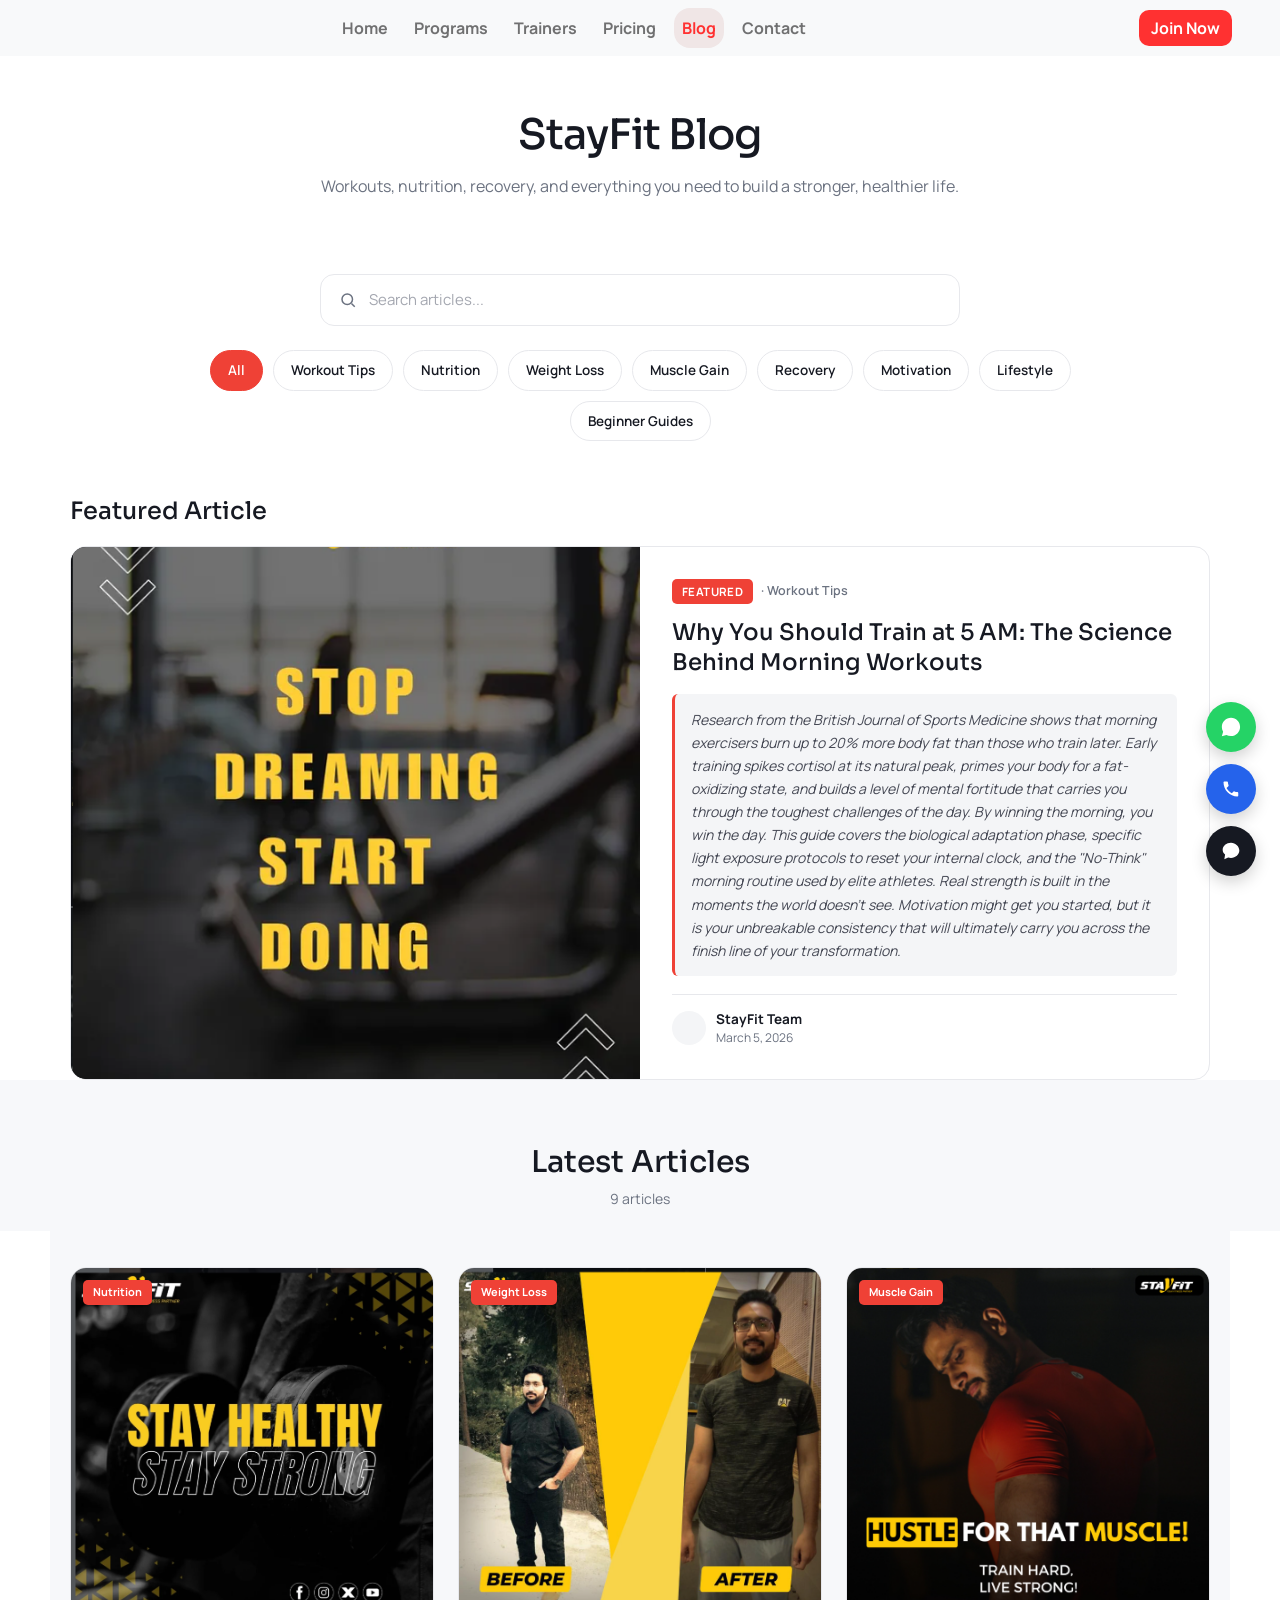
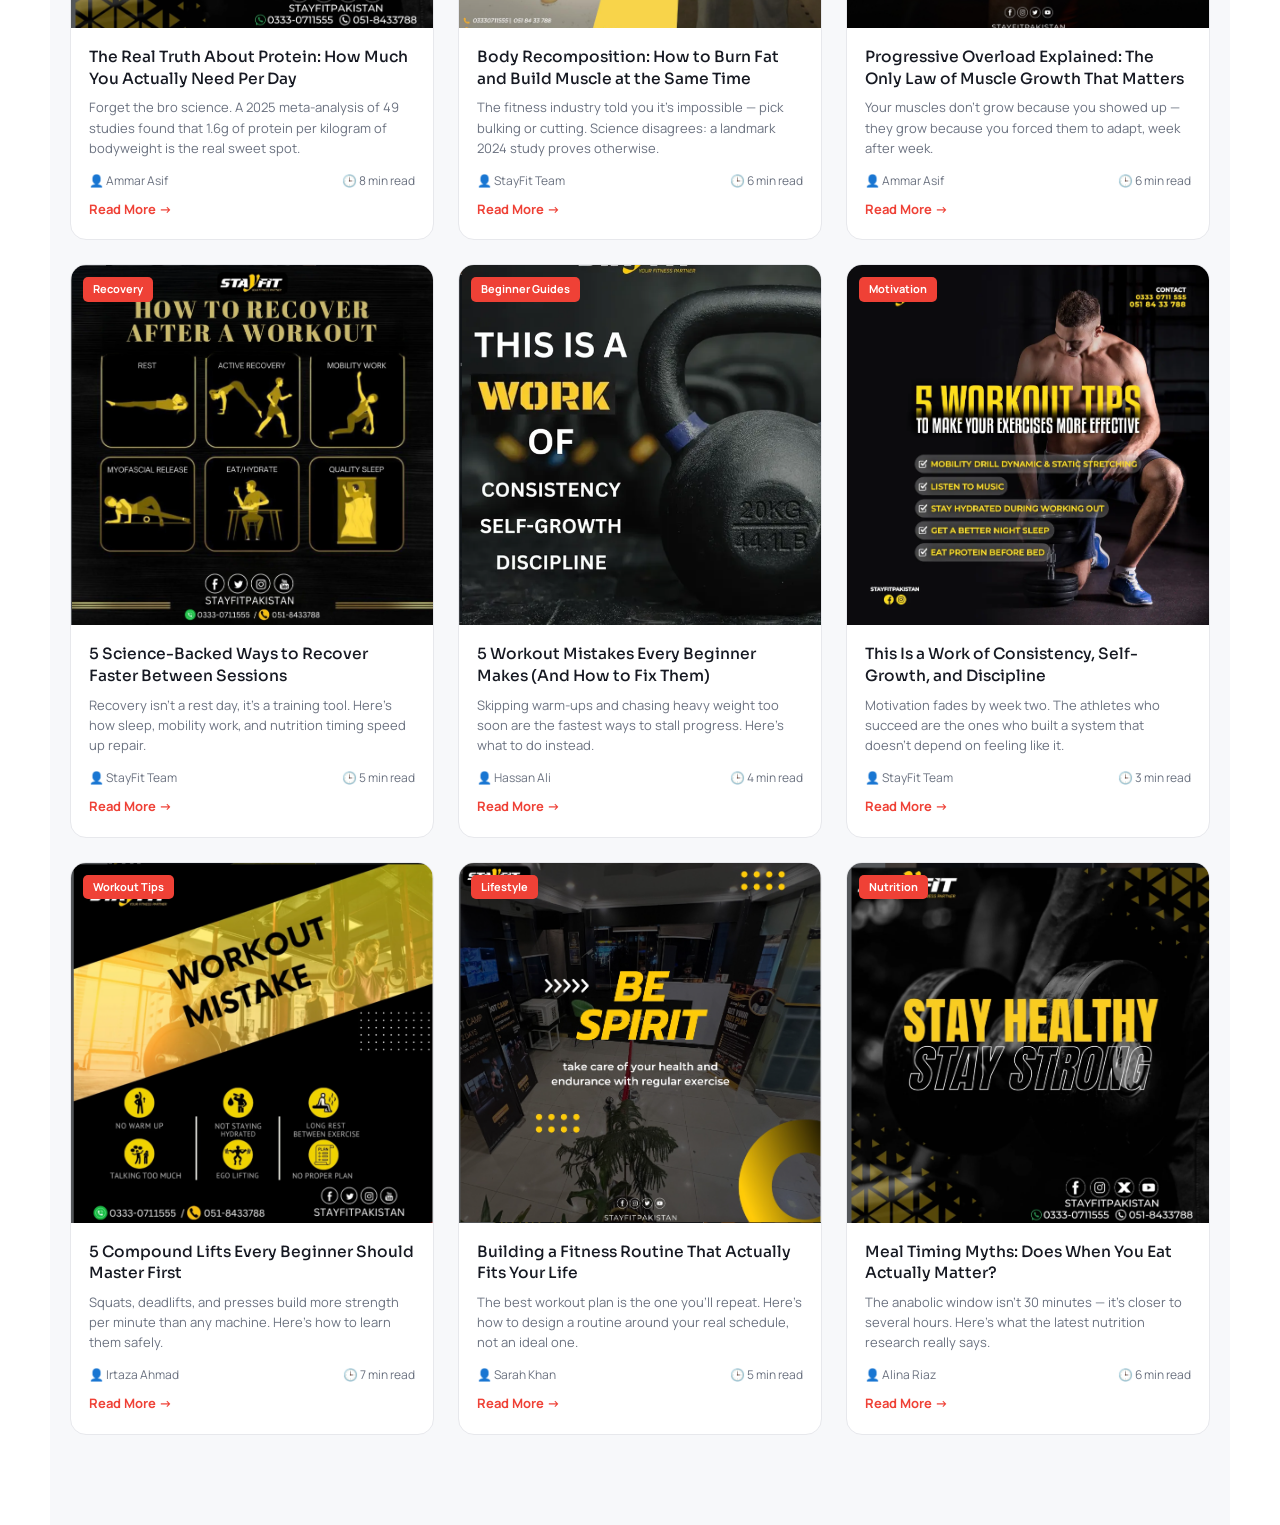
==== blog.html @ 16156f8f "Updated Code" ====
<!doctype html>
<html lang="en">
  <head>
    <meta charset="UTF-8" />
    <meta name="viewport" content="width=device-width, initial-scale=1.0" />
    <title>StayFit Blog</title>
    <link rel="preconnect" href="https://fonts.googleapis.com" />
    <link href="https://fonts.googleapis.com/css2?family=Manrope:wght@400;500;600;700;800&family=Sora:wght@600;700;800&display=swap" rel="stylesheet"/>
    <link rel="stylesheet" href="bootstrap-5.0.2-dist/css/bootstrap.css">
     <link rel="stylesheet" href="https://cdnjs.cloudflare.com/ajax/libs/font-awesome/7.0.1/css/all.min.css" integrity="sha512-2SwdPD6INVrV/lHTZbO2nodKhrnDdJK9/kg2XD1r9uGqPo1cUbujc+IYdlYdEErWNu69gVcYgdxlmVmzTWnetw==" crossorigin="anonymous" referrerpolicy="no-referrer" />
    <style>
      :root {
        --bg: #ffffff;
        --section-bg: #f7f8fa;
        --ink: #161922;
        --muted: #6b7280;
        --line: #e7e8ec;
        --pill: #f4f5f7;
        --accent: #ef4136;
        --accent-dark: #d6362c;
        --gold: #f3c34c;
        --radius: 16px;
      }
      * {
        box-sizing: border-box;
      }
      body {
        margin: 0;
        font-family: "Manrope", sans-serif;
        color: var(--ink);
        background: var(--bg);
      }
      h1,
      h2,
      h3 {
        font-family: "Sora", sans-serif;
        margin: 0;
      }

      /* NAVBAR */
      


.btnbtn {
  background-color: rgb(255 49 49);
  border: 2px;
  color: white;
  border-radius: 10px;
}
.btnbtn:hover {
  color: white;
  background-color: rgb(208, 23, 23);
}
.brandimg {
  height: 2.5rem;
  width: auto;
}
.nav-item:hover {
  background-color: white;
  border-radius: 1rem;
}
.nav-link:hover {
  color: rgb(255, 49, 49) !important;
}
.icon-button {
  border: none;
  background: transparent;
  border-radius: 3px;
  margin-right: 20px;
  height: 35px;
  width: 35px;
}
.icon-button:hover {
  background-color: white;
  color: rgb(255, 49, 49);
}

.nav-link {
  font-weight: 700;
  margin-right: 5px;
  margin-left: 5px;
}
.navbar {
  background-color: rgb(255, 252, 252);
}


      /* HERO */
      .hero {
        text-align: center;
        padding: 60px 20px 30px;
        max-width: 680px;
        margin: auto;
        margin-top: 50px;
      }
      .hero h1 {
        font-size: 42px;
        letter-spacing: -1px;
      }
      .hero p {
        color: var(--muted);
        font-size: 16px;
        margin-top: 14px;
        line-height: 1.6;
      }

      .search-wrap {
        max-width: 680px;
        margin: 28px auto 0;
        padding: 0 20px;
      }
      .search-box {
        display: flex;
        align-items: center;
        gap: 10px;
        border: 1.5px solid var(--line);
        border-radius: 14px;
        padding: 13px 18px;
      }
      .search-box svg {
        flex-shrink: 0;
        color: var(--muted);
      }
      .search-box input {
        border: none;
        outline: none;
        font-size: 15px;
        width: 100%;
        font-family: inherit;
        color: var(--ink);
      }
      .search-box input::placeholder {
        color: #a4a7b0;
      }

      .filters {
        display: flex;
        gap: 10px;
        justify-content: center;
        flex-wrap: wrap;
        max-width: 1000px;
        margin: 24px auto 0;
        padding: 0 20px;
      }
      .chip {
        border: 1.5px solid var(--line);
        background: #fff;
        color: var(--ink);
        padding: 9px 17px;
        border-radius: 30px;
        font-weight: 600;
        font-size: 13.5px;
        cursor: pointer;
        transition: 0.15s;
      }
      .chip:hover {
        border-color: var(--accent);
      }
      .chip.active {
        background: var(--accent);
        border-color: var(--accent);
        color: #fff;
      }

      /* FEATURED */
      .featured-wrap {
        max-width: 1180px;
        margin: 56px auto 0;
        padding: 0 20px;
      }
      .featured-wrap h2 {
        font-size: 24px;
        margin-bottom: 20px;
      }
      .featured-card {
        display: grid;
        grid-template-columns: 1fr 1fr;
        gap: 0;
        border: 1px solid var(--line);
        border-radius: var(--radius);
        overflow: hidden;
      }
      .featured-img {
        background: #111317;
        min-height: 340px;
        position: relative;
        overflow: hidden;
      }
      .featured-img img {
        position: absolute;
        inset: 0;
        width: 100%;
        height: 100%;
        object-fit: cover;
        z-index: 0;
      }
      .featured-body {
        padding: 32px;
        display: flex;
        flex-direction: column;
      }
      .badge-row {
        display: flex;
        gap: 8px;
        align-items: center;
        margin-bottom: 14px;
      }
      .tag-featured {
        background: var(--accent);
        color: #fff;
        font-size: 11.5px;
        font-weight: 700;
        padding: 4px 10px;
        border-radius: 5px;
        letter-spacing: 0.4px;
      }
      .tag-cat {
        color: var(--muted);
        font-size: 12.5px;
        font-weight: 600;
      }
      .featured-body h3 {
        font-size: 23px;
        line-height: 1.3;
        margin-bottom: 16px;
      }
      .featured-excerpt {
        background: var(--pill);
        border-left: 3px solid var(--accent);
        padding: 14px 16px;
        border-radius: 6px;
        font-style: italic;
        color: #454854;
        font-size: 14px;
        line-height: 1.65;
        margin-bottom: 18px;
      }
      .author-row {
        display: flex;
        align-items: center;
        gap: 10px;
        margin-top: auto;
        padding-top: 14px;
        border-top: 1px solid var(--line);
      }
      .author-dot {
        width: 34px;
        height: 34px;
        border-radius: 50%;
        background: var(--pill);
      }
      .author-name {
        font-size: 13.5px;
        font-weight: 700;
      }
      .author-date {
        font-size: 12px;
        color: var(--muted);
      }

      /* LATEST ARTICLES */
      .section-head {
        text-align: center;
        padding: 64px 20px 6px;
        background: var(--section-bg);
      }
      .section-head h2 {
        font-size: 30px;
      }
      .section-head p {
        color: var(--muted);
        margin-top: 8px;
        font-size: 14px;
      }

      .grid {
        display: grid;
        grid-template-columns: repeat(3, 1fr);
        gap: 24px;
        max-width: 1180px;
        margin: 0 auto;
        padding: 36px 20px 90px;
        background: var(--section-bg);
      }
      @media (max-width: 980px) {
        .grid {
          grid-template-columns: repeat(2, 1fr);
        }
        .featured-card {
          grid-template-columns: 1fr;
        }
      }
      @media (max-width: 680px) {
        .grid {
          grid-template-columns: 1fr;
        }
        nav {
          display: none;
        }
      }

      .article-card {
        border: 1px solid var(--line);
        border-radius: var(--radius);
        overflow: hidden;
        background: #fff;
        display: flex;
        flex-direction: column;
        transition:
          box-shadow 0.2s,
          transform 0.2s;
        cursor: pointer;
      }
      .article-card:hover {
        box-shadow: 0 12px 28px rgba(20, 20, 30, 0.08);
        transform: translateY(-2px);
      }
      .thumb {
        position: relative;
        height: 360px;
        overflow: hidden;
        background: var(--pill);
      }
      .thumb img {
        width: 100%;
        height: 100%;
        object-fit: cover;
        display: block;
      }
      .cat-pill {
        position: absolute;
        top: 12px;
        left: 12px;
        background: var(--accent);
        color: #fff;
        font-size: 11px;
        font-weight: 700;
        padding: 4px 10px;
        border-radius: 5px;
        z-index: 2;
      }
      .article-body {
        padding: 18px 18px 20px;
        display: flex;
        flex-direction: column;
        flex-grow: 1;
      }
      .article-body h3 {
        font-size: 15.5px;
        line-height: 1.4;
        margin-bottom: 8px;
      }
      .article-body p {
        font-size: 13px;
        color: var(--muted);
        line-height: 1.55;
        margin: 0 0 14px;
        flex-grow: 1;
      }
      .meta-row {
        display: flex;
        justify-content: space-between;
        align-items: center;
        font-size: 12px;
        color: var(--muted);
        margin-bottom: 10px;
      }
      .meta-row .by {
        display: flex;
        align-items: center;
        gap: 5px;
      }
      .read-more {
        color: var(--accent);
        font-weight: 700;
        font-size: 13px;
        text-decoration: none;
        display: flex;
        align-items: center;
        gap: 4px;
      }

      .empty {
        text-align: center;
        color: var(--muted);
        padding: 60px 0;
        display: none;
        font-size: 15px;
        background: var(--section-bg);
      }

      .float-actions {
        position: fixed;
        right: 24px;
        bottom: 24px;
        display: flex;
        flex-direction: column;
        gap: 12px;
        z-index: 60;
      }
      .fab {
        width: 50px;
        height: 50px;
        border-radius: 50%;
        display: flex;
        align-items: center;
        justify-content: center;
        color: #fff;
        cursor: pointer;
        box-shadow: 0 6px 16px rgba(0, 0, 0, 0.18);
        border: none;
      }
      .fab.wa {
        background: #25d366;
      }
      .fab.call {
        background: #2563eb;
      }
      .fab.chat {
        background: #161922;
      }
    </style>
  </head>
  <body>
    <nav class="navbar navbar-expand-lg navbar-light bg-light fixed-top mb-3" style="background-color: rgba(255,255,255,0.9)">
    <div class="container-fluid px-md-5"> 
    <a class="navbar-brand" href="#"><img src="https://stayfit.pk/stayfit.png" alt="" class="brandimg"></a>
  <button class="navbar-toggler" type="button" data-bs-toggle="collapse" data-bs-target="#navbarSupportedContent" aria-controls="navbarSupportedContent" aria-expanded="false" aria-label="Toggle navigation">
    <span class="navbar-toggler-icon"></span>
  </button>

  <div class="collapse navbar-collapse" id="navbarSupportedContent">
    <ul class="navbar-nav mx-auto">
      <li class="nav-item active">
        <a class="nav-link" href="index.html">Home</a>
      </li>
      <li class="nav-item">
        <a class="nav-link" href="programs.html">Programs</a>
      </li>
    
      <li class="nav-item">
        <a class="nav-link " href="trainers.html">Trainers</a>
      </li>
       <li class="nav-item">
        <a class="nav-link " href="membership-page.htm">Pricing</a>
      </li>
       <li class="nav-item">
        <a class="nav-link " style=" color: rgb(255, 49, 49);
          background-color: rgb(240, 230, 230);
          border-radius: 1rem;" href="blog.html">Blog</a>
      </li>
       <li class="nav-item">
        <a class="nav-link " href="contactus.html">Contact</a>
      </li>
    </ul>
    <button class="search-btn icon-button">
        <i class="bi bi-search"></i>
    </button>
    <button class="btn btnbtn fw-bold my-2 my-sm-0" type="submit">Join Now</button>
   
  </div>
</div>
   
</nav>


    <section class="hero">
      <h1>StayFit Blog</h1>
      <p>
        Workouts, nutrition, recovery, and everything you need to build a
        stronger, healthier life.
      </p>
    </section>

    <div class="search-wrap">
      <div class="search-box">
        <svg
          width="18"
          height="18"
          viewBox="0 0 24 24"
          fill="none"
          stroke="currentColor"
          stroke-width="2"
        >
          <circle cx="11" cy="11" r="7" />
          <line x1="21" y1="21" x2="16.65" y2="16.65" />
        </svg>
        <input id="searchInput" type="text" placeholder="Search articles..." />
      </div>
    </div>

    <div class="filters" id="filters">
      <button class="chip active" data-filter="All">All</button>
      <button class="chip" data-filter="Workout Tips">Workout Tips</button>
      <button class="chip" data-filter="Nutrition">Nutrition</button>
      <button class="chip" data-filter="Weight Loss">Weight Loss</button>
      <button class="chip" data-filter="Muscle Gain">Muscle Gain</button>
      <button class="chip" data-filter="Recovery">Recovery</button>
      <button class="chip" data-filter="Motivation">Motivation</button>
      <button class="chip" data-filter="Lifestyle">Lifestyle</button>
      <button class="chip" data-filter="Beginner Guides">
        Beginner Guides
      </button>
    </div>

    <div class="featured-wrap" id="featuredWrap">
      <h2>Featured Article</h2>
      <div class="featured-card ">
        <div class="featured-img">
          <img src="/Images/blog1.png" alt="Featured article" />
        </div>
        <div class="featured-body">
          <div class="badge-row">
            <span class="tag-featured">FEATURED</span>
            <span class="tag-cat">· Workout Tips</span>
          </div>
          <h3>
            Why You Should Train at 5 AM: The Science Behind Morning Workouts
          </h3>
          <div class="featured-excerpt">
            Research from the British Journal of Sports Medicine shows that
            morning exercisers burn up to 20% more body fat than those who train
            later. Early training spikes cortisol at its natural peak, primes
            your body for a fat-oxidizing state, and builds a level of mental
            fortitude that carries you through the toughest challenges of the
            day. By winning the morning, you win the day. This guide covers the
            biological adaptation phase, specific light exposure protocols to
            reset your internal clock, and the "No-Think" morning routine used
            by elite athletes. Real strength is built in the moments the world
            doesn't see. Motivation might get you started, but it is your
            unbreakable consistency that will ultimately carry you across the
            finish line of your transformation.
          </div>
          <div class="author-row">
            <div class="author-dot"></div>
            <div>
              <div class="author-name">StayFit Team</div>
              <div class="author-date">March 5, 2026</div>
            </div>
          </div>
        </div>
      </div>
    </div>

    <div class="section-head">
      <h2>Latest Articles</h2>
      <p id="countLabel">9 articles</p>
    </div>
    <div class="grid" id="grid"></div>
    <div class="empty" id="emptyState">
      No articles match your search. Try a different keyword or category.
    </div>

    <div class="float-actions">
      <button class="fab wa" title="WhatsApp">
        <svg width="22" height="22" viewBox="0 0 24 24" fill="currentColor">
          <path
            d="M17.5 14.4c-.3-.1-1.7-.8-1.9-.9-.3-.1-.5-.1-.6.1-.2.3-.7.9-.9 1-.2.2-.3.2-.6.1-.9-.4-1.8-1-2.6-1.8-.7-.7-1.3-1.5-1.7-2.4-.1-.2 0-.4.1-.5.2-.2.4-.4.5-.6.1-.2.1-.4 0-.6-.1-.2-.6-1.5-.8-2-.2-.4-.4-.4-.6-.4h-.5c-.2 0-.5.1-.7.3-.7.7-1 1.6-1 2.6.1 1.2.6 2.4 1.4 3.5 1.5 2.1 3.3 3.6 5.6 4.5 1.1.4 2.2.6 3.3.3.7-.2 1.4-.7 1.8-1.4.2-.4.2-.9.1-1.3 0-.2-.2-.3-.4-.4zM12 2C6.5 2 2 6.5 2 12c0 1.9.5 3.6 1.4 5.1L2 22l5-1.3c1.4.8 3.1 1.2 4.9 1.2 5.5 0 10-4.5 10-10S17.5 2 12 2z"
          />
        </svg>
      </button>
      <button class="fab call" title="Call">
        <svg width="20" height="20" viewBox="0 0 24 24" fill="currentColor">
          <path
            d="M6.6 10.8c1.4 2.7 3.7 5 6.4 6.4l2.1-2.1c.3-.3.7-.4 1-.2 1.1.5 2.4.8 3.6.8.6 0 1 .4 1 1V20c0 .6-.4 1-1 1C10.6 21 3 13.4 3 4c0-.6.4-1 1-1h3.3c.6 0 1 .4 1 1 0 1.3.3 2.5.8 3.6.1.4 0 .8-.3 1l-2.2 2.2z"
          />
        </svg>
      </button>
      <button class="fab chat" title="Chat">
        <svg width="20" height="20" viewBox="0 0 24 24" fill="currentColor">
          <path
            d="M12 2C6.5 2 2 5.9 2 10.5c0 2.3 1.1 4.3 2.9 5.8L4 22l4.6-2.1c1 .3 2.2.4 3.4.4 5.5 0 10-3.9 10-8.8S17.5 2 12 2z"
          />
        </svg>
      </button>
    </div>

    <script>
      // Each article has an `img` field — paste the real image link there.
      // Look for the PASTE_IMAGE_LINK_HERE_# comments to find each one quickly.
      const articles = [
        {
          category: "Nutrition",
          img: "/Images/blog2.png", // Stay Healthy / Stay Strong poster
          title:
            "The Real Truth About Protein: How Much You Actually Need Per Day",
          excerpt:
            "Forget the bro science. A 2025 meta-analysis of 49 studies found that 1.6g of protein per kilogram of bodyweight is the real sweet spot.",
          author: "Ammar Asif",
          readTime: "8 min read",
        },
        {
          category: "Weight Loss",
          img: "/Images/blog4.png", // Before / After poster
          title:
            "Body Recomposition: How to Burn Fat and Build Muscle at the Same Time",
          excerpt:
            "The fitness industry told you it's impossible — pick bulking or cutting. Science disagrees: a landmark 2024 study proves otherwise.",
          author: "StayFit Team",
          readTime: "6 min read",
        },
        {
          category: "Muscle Gain",
          img: "/Images/blog8.png", // Hustle for that muscle poster
          title:
            "Progressive Overload Explained: The Only Law of Muscle Growth That Matters",
          excerpt:
            "Your muscles don't grow because you showed up — they grow because you forced them to adapt, week after week.",
          author: "Ammar Asif",
          readTime: "6 min read",
        },
        {
          category: "Recovery",
          img: "/Images/blog5.png", // How to recover after a workout poster
          title: "5 Science-Backed Ways to Recover Faster Between Sessions",
          excerpt:
            "Recovery isn't a rest day, it's a training tool. Here's how sleep, mobility work, and nutrition timing speed up repair.",
          author: "StayFit Team",
          readTime: "5 min read",
        },
        {
          category: "Beginner Guides",
          img: "/Images/blog6.png", // Workout mistake poster
          title:
            "5 Workout Mistakes Every Beginner Makes (And How to Fix Them)",
          excerpt:
            "Skipping warm-ups and chasing heavy weight too soon are the fastest ways to stall progress. Here's what to do instead.",
          author: "Hassan Ali",
          readTime: "4 min read",
        },
        {
          category: "Motivation",
          img: "/Images/blog7.png", // This is a work of... poster
          title: "This Is a Work of Consistency, Self-Growth, and Discipline",
          excerpt:
            "Motivation fades by week two. The athletes who succeed are the ones who built a system that doesn't depend on feeling like it.",
          author: "StayFit Team",
          readTime: "3 min read",
        },
        {
          category: "Workout Tips",
          img: "/Images/blog10.png",
          title: "5 Compound Lifts Every Beginner Should Master First",
          excerpt:
            "Squats, deadlifts, and presses build more strength per minute than any machine. Here's how to learn them safely.",
          author: "Irtaza Ahmad",
          readTime: "7 min read",
        },
        {
          category: "Lifestyle",
          img: "/Images/blog9.png",
          title: "Building a Fitness Routine That Actually Fits Your Life",
          excerpt:
            "The best workout plan is the one you'll repeat. Here's how to design a routine around your real schedule, not an ideal one.",
          author: "Sarah Khan",
          readTime: "5 min read",
        },
        {
          category: "Nutrition",
          img: "/Images/blog2.png",
          title: "Meal Timing Myths: Does When You Eat Actually Matter?",
          excerpt:
            "The anabolic window isn't 30 minutes — it's closer to several hours. Here's what the latest nutrition research really says.",
          author: "Alina Riaz",
          readTime: "6 min read",
        },
      ];

      const grid = document.getElementById("grid");
      const countLabel = document.getElementById("countLabel");
      const emptyState = document.getElementById("emptyState");
      const searchInput = document.getElementById("searchInput");
      const filterButtons = document.querySelectorAll(".chip");

      let activeFilter = "All";

      function render() {
        const query = searchInput.value.trim().toLowerCase();
        const filtered = articles.filter((a) => {
          const matchesFilter =
            activeFilter === "All" || a.category === activeFilter;
          const matchesSearch =
            !query ||
            a.title.toLowerCase().includes(query) ||
            a.category.toLowerCase().includes(query) ||
            a.excerpt.toLowerCase().includes(query);
          return matchesFilter && matchesSearch;
        });

        grid.innerHTML = filtered
          .map(
            (a) => `
    <div class="article-card">
      <div class="thumb">
        <span class="cat-pill">${a.category}</span>
        <img src="${a.img}" alt="${a.title}">
      </div>
      <div class="article-body">
        <h3>${a.title}</h3>
        <p>${a.excerpt}</p>
        <div class="meta-row">
          <span class="by">👤 ${a.author}</span>
          <span>🕒 ${a.readTime}</span>
        </div>
        <a class="read-more" href="#">Read More →</a>
      </div>
    </div>
  `,
          )
          .join("");

        countLabel.textContent = `${filtered.length} article${filtered.length === 1 ? "" : "s"}`;
        emptyState.style.display = filtered.length === 0 ? "block" : "none";
        document.getElementById("featuredWrap").style.display =
          activeFilter === "All" && !query ? "block" : "none";
      }

      filterButtons.forEach((btn) => {
        btn.addEventListener("click", () => {
          filterButtons.forEach((b) => b.classList.remove("active"));
          btn.classList.add("active");
          activeFilter = btn.dataset.filter;
          render();
        });
      });

      searchInput.addEventListener("input", render);

      render();
    </script>
    
<script src="script.js"></script>

 <script src="bootstrap-5.0.2-dist/js/bootstrap.min.js"></script>
  </body>
</html>
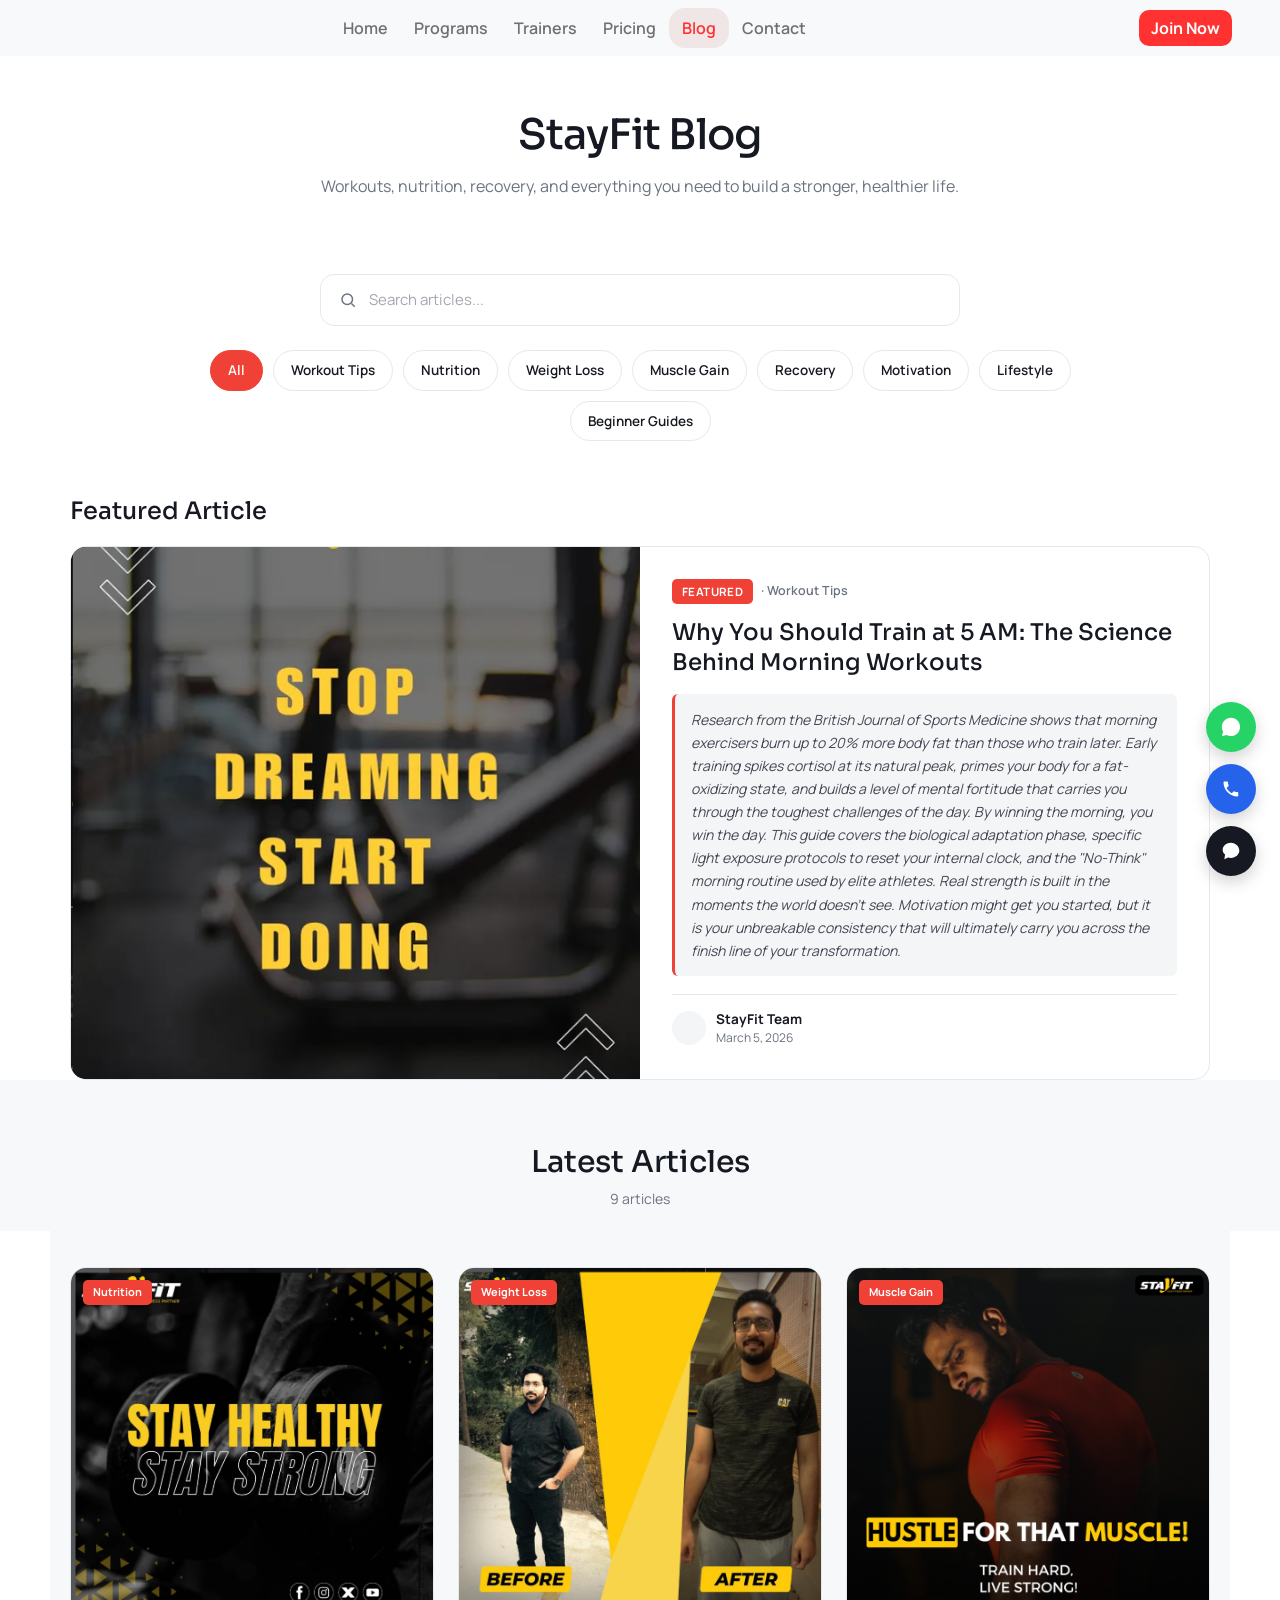
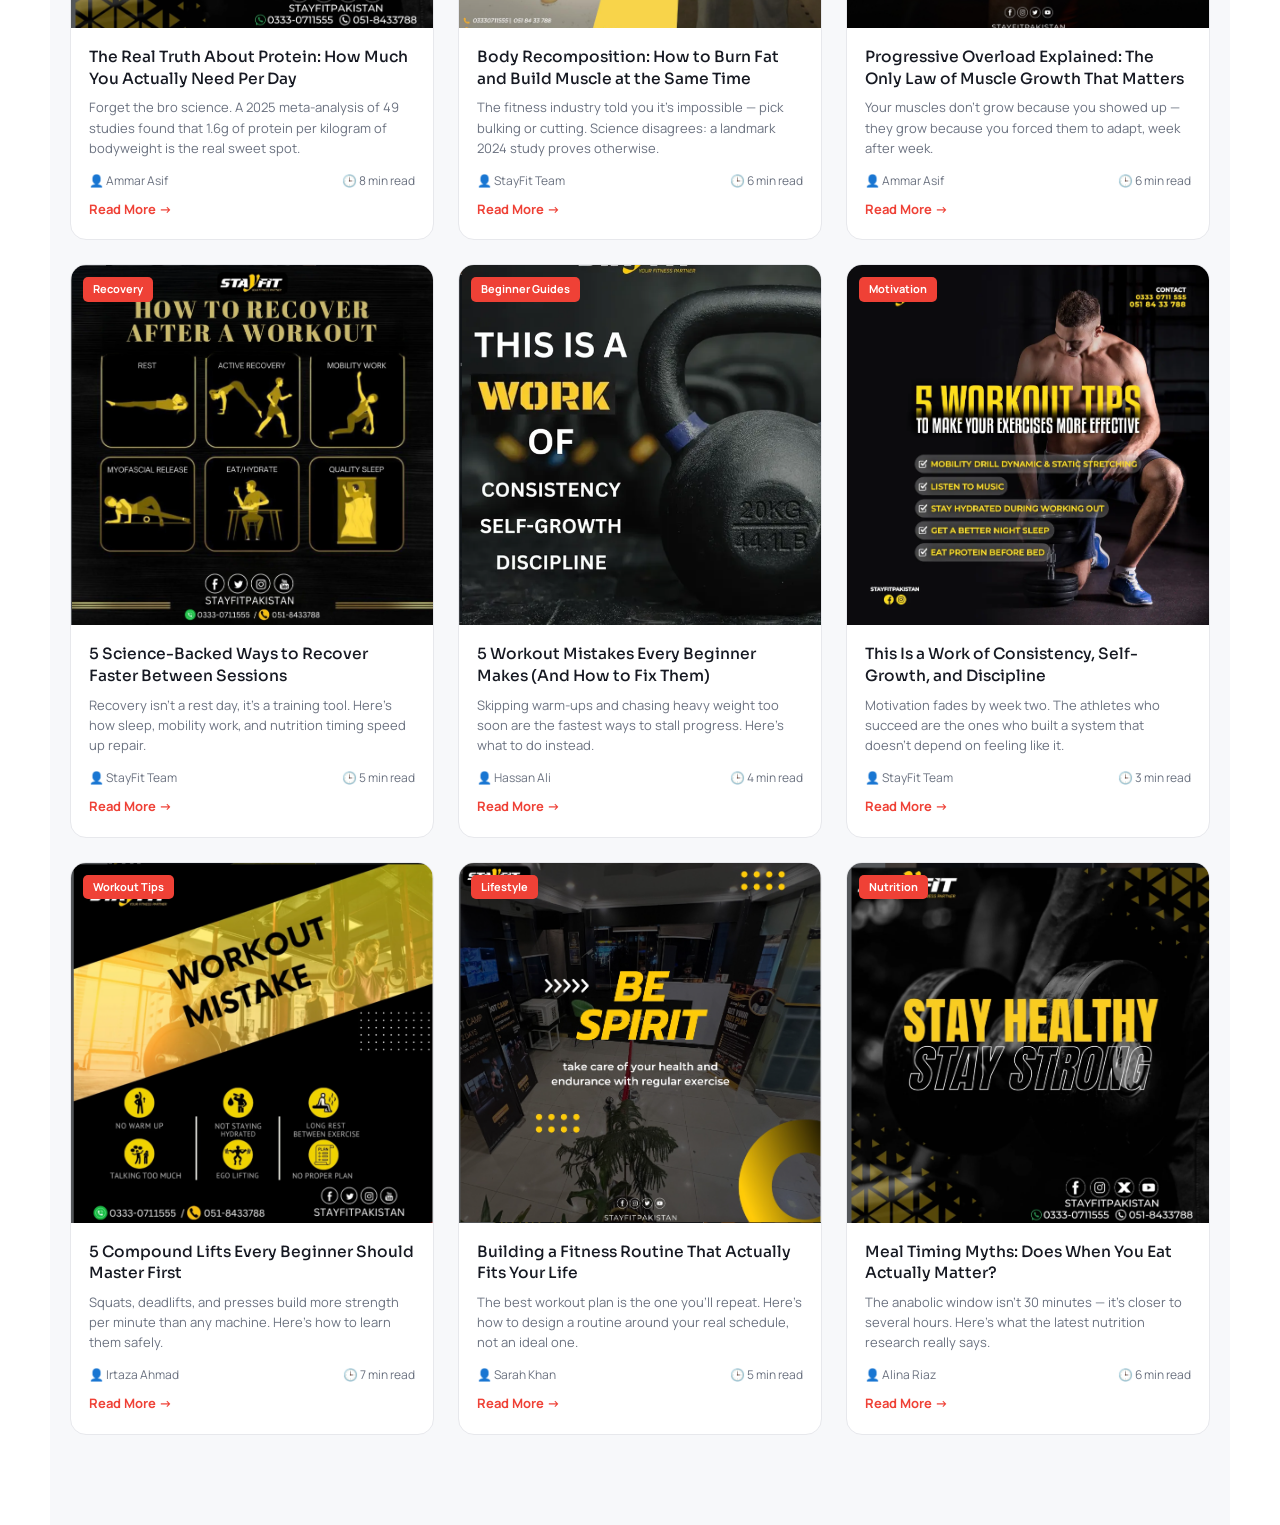
==== commit 3ecc45b8: "Update Code" ====
--- a/blog.html
+++ b/blog.html
@@ -76,7 +76,7 @@
 }
 
 .nav-link {
-  font-weight: 700;
+  font-weight: 600;
   margin-right: 5px;
   margin-left: 5px;
 }
@@ -444,10 +444,8 @@
        <li class="nav-item">
         <a class="nav-link " href="membership-page.htm">Pricing</a>
       </li>
-       <li class="nav-item">
-        <a class="nav-link " style=" color: rgb(255, 49, 49);
-          background-color: rgb(240, 230, 230);
-          border-radius: 1rem;" href="blog.html">Blog</a>
+       <li class="nav-item" style=" background-color: rgb(240, 230, 230); border-radius: 1rem;">
+        <a class="nav-link " style=" color: rgb(255, 49, 49);" href="blog.html">Blog</a>
       </li>
        <li class="nav-item">
         <a class="nav-link " href="contactus.html">Contact</a>
